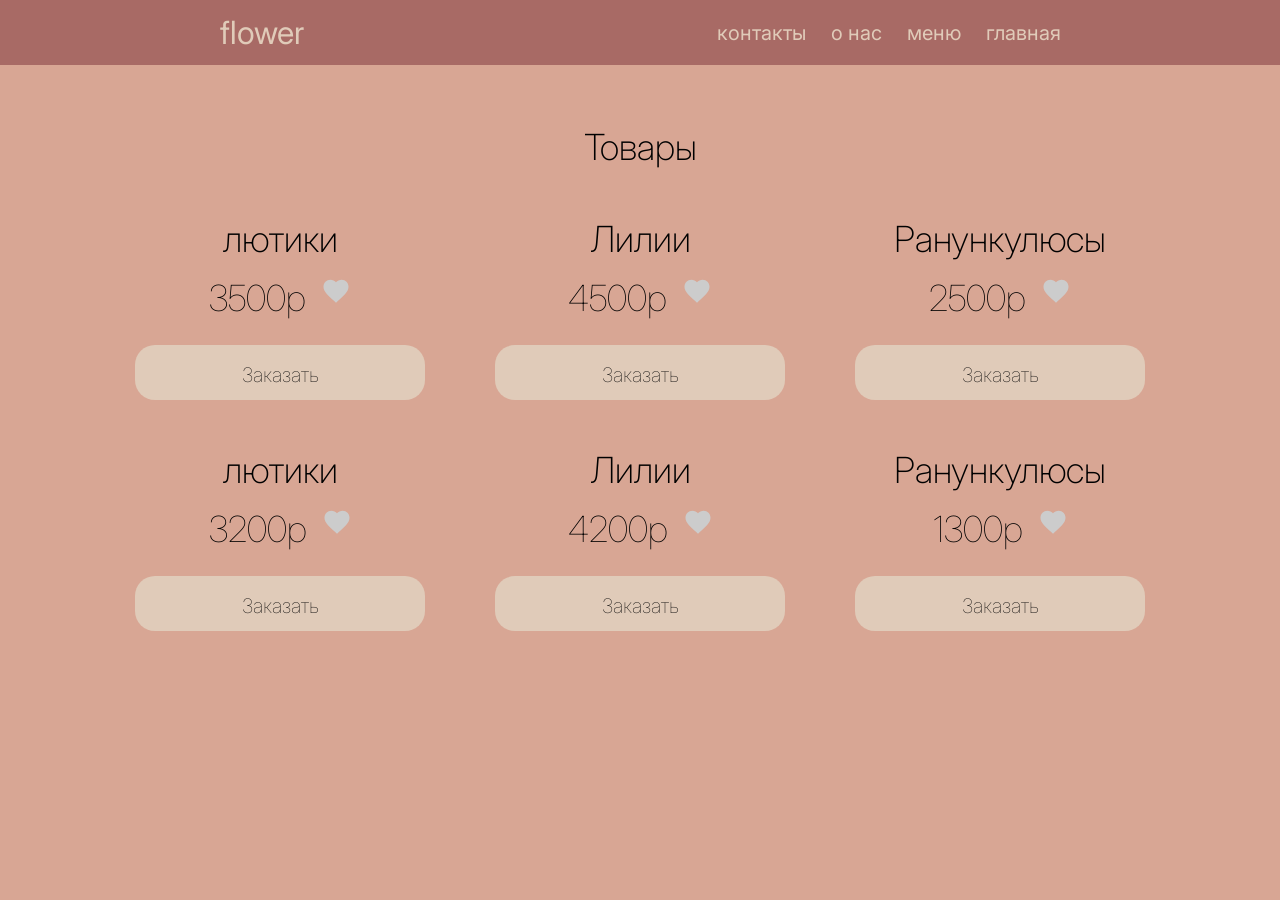
==== index2.html @ 6bafa82c "add" ====
<!DOCTYPE html>
<html lang="en">
<head>
    <meta charset="UTF-8">
    <meta name="viewport" content="width=device-width, initial-scale=1.0">
    <title>Document</title>
    <link rel="stylesheet" href="style.css">
</head>
<body>
     <header>
        <div class="logo">
            flower
        </div>
        <nav>
            <a href="#">контакты</a>
            <a href="#">о нас</a>
             <a href="#">меню</a>
              <a href="#">главная</a>
        </nav>
    </header>

    <h1 >Товары</h1>

   <section class="products">
                
                    <div class="parent">
                          <div class="card1">
                            <img src="img/image 6.png" alt="">
                             <h1 class="name">лютики</h1>
                                <div class="price-like">
                                   
                                    <p>3500р</p>
                <svg class="heart" id="heart" viewBox="0 0 24 24">
                      <path d="M12 21.35l-1.45-1.32C5.4 15.36 2 12.28 2 8.5 
                        2 5.42 4.42 3 7.5 3c1.74 0 3.41 0.81 4.5 2.09 
                        C13.09 3.81 14.76 3 16.5 3 
                        19.58 3 22 5.42 22 8.5 
                        c0 3.78-3.4 6.86-8.55 11.54L12 21.35z"/>
                </svg>
                                </div>
                            <div class="button">Заказать</div>
                        </div>

                           <div class="card1">
                            <img src="img/image 7.png" alt="">
                               <h1 class="name">Лилии</h1>
                            <div class="price-like">
                             
                                <p>4500р</p>
                               <svg class="heart" id="heart" viewBox="0 0 24 24">
                      <path d="M12 21.35l-1.45-1.32C5.4 15.36 2 12.28 2 8.5 
                        2 5.42 4.42 3 7.5 3c1.74 0 3.41 0.81 4.5 2.09 
                        C13.09 3.81 14.76 3 16.5 3 
                        19.58 3 22 5.42 22 8.5 
                        c0 3.78-3.4 6.86-8.55 11.54L12 21.35z"/>
                </svg>
                            </div>
                            
                            
                            <div class="button">Заказать</div>
                        </div>

                           <div class="card1">
                            <img src="img/image 8.png" alt="">
                             <h1 class="name">Ранункулюсы</h1>
                            <div class="price-like">
                               
                                  <p>2500р</p>
                               <svg class="heart" id="heart" viewBox="0 0 24 24">
                      <path d="M12 21.35l-1.45-1.32C5.4 15.36 2 12.28 2 8.5 
                        2 5.42 4.42 3 7.5 3c1.74 0 3.41 0.81 4.5 2.09 
                        C13.09 3.81 14.76 3 16.5 3 
                        19.58 3 22 5.42 22 8.5 
                        c0 3.78-3.4 6.86-8.55 11.54L12 21.35z"/>
                </svg>
                            </div>
                          
                            <div class="button">Заказать</div>
                        </div>
                    </div>
                    
            </section>

            <section class="products">
                
                    <div class="parent">
                          <div class="card1">
                            <img src="img/image 9.png" alt="">
                              <h1 class="name">лютики</h1>
                                <div class="price-like">
                                  
                                    <p>3200р</p>
                <svg class="heart" id="heart" viewBox="0 0 24 24">
                      <path d="M12 21.35l-1.45-1.32C5.4 15.36 2 12.28 2 8.5 
                        2 5.42 4.42 3 7.5 3c1.74 0 3.41 0.81 4.5 2.09 
                        C13.09 3.81 14.76 3 16.5 3 
                        19.58 3 22 5.42 22 8.5 
                        c0 3.78-3.4 6.86-8.55 11.54L12 21.35z"/>
                </svg>
                                </div>
                            <div class="button">Заказать</div>
                        </div>

                           <div class="card1">
                            <img src="img/image 10.png" alt="">
                            <h1 class="name">Лилии</h1>
                            <div class="price-like">
                                
                                <p>4200р</p>
                               <svg class="heart" id="heart" viewBox="0 0 24 24">
                      <path d="M12 21.35l-1.45-1.32C5.4 15.36 2 12.28 2 8.5 
                        2 5.42 4.42 3 7.5 3c1.74 0 3.41 0.81 4.5 2.09 
                        C13.09 3.81 14.76 3 16.5 3 
                        19.58 3 22 5.42 22 8.5 
                        c0 3.78-3.4 6.86-8.55 11.54L12 21.35z"/>
                </svg>
                            </div>
                            
                            
                            <div class="button">Заказать</div>
                        </div>

                           <div class="card1">
                            <img src="img/image 11.png" alt="">
                              <h1 class="name">Ранункулюсы</h1>
                            <div class="price-like">
                              
                                  <p>1300р</p>
                               <svg class="heart" id="heart" viewBox="0 0 24 24">
                      <path d="M12 21.35l-1.45-1.32C5.4 15.36 2 12.28 2 8.5 
                        2 5.42 4.42 3 7.5 3c1.74 0 3.41 0.81 4.5 2.09 
                        C13.09 3.81 14.76 3 16.5 3 
                        19.58 3 22 5.42 22 8.5 
                        c0 3.78-3.4 6.86-8.55 11.54L12 21.35z"/>
                </svg>
                            </div>
                          
                            <div class="button">Заказать</div>
                        </div>
                    </div>
                    
            </section>

            
            <!-- Модальное окно с формой -->
<div id="modal" class="modal">
    <div class="modal-content">
        <span id="closeBtn">&times;</span>
        <h2>Форма заказа</h2>
        <form id="orderForm">
            <label for="name">Имя:</label>
            <input type="text" id="name" name="name" required>

            <label for="phone">Телефон:</label>
            <input type="tel" id="phone" name="phone" required>

            <label for="product">Название товара:</label>
            <input type="text" id="product" name="product" readonly>

            <button type="submit">Отправить</button>
        </form>
    </div>
</div>

          

            <script src="script.js"></script>
</body>
</html>
---- style.css ----
@import url('https://fonts.googleapis.com/css2?family=Inter:ital,opsz,wght@0,14..32,100..900;1,14..32,100..900&display=swap');

*{
    margin: 0;
    padding: 0;
    box-sizing: border-box;
}

body{
    background-color: #D8A694;
    font-family:  "Inter", sans-serif;
}

header{
    display: flex;
    justify-content: space-around;
    align-items: center;
    background-color:#A86A65;
    padding: 13px;

}

.logo{
    color:#E0CBB9;
    font-size: 32px;
}

nav{
    display: flex;
    justify-content: center;
    gap: 25px;
    
}

nav a{
    color: #E0CBB9;
    text-decoration: none;
    font-size: 20px;
}

.hero{
    display: flex;
    justify-content: space-around;
    padding: 30px;
}

.block1{
    width: 550px;
    display: flex;
    flex-direction: column;
    justify-content: center;
    align-items: center;
    gap: 20px;
}

h1{
    font-family:  "Inter", sans-serif;
    font-weight: 200;
    font-size: 36px;
    text-align: center;
    margin-top: 60px;
}

h2{
    font-family: "Inter", sans-serif;
    font-size: 20px;
    margin-top: 30px;
    font-weight: 196;
    text-align: center;
}

.button{
    background-color: #E0CBB9;
    width: 290px;
    height: 55px;
    border-radius: 20px;
    text-align: center;
    font-weight: 100;
    padding-top: 18px;
    font-size: 20px;
    margin-top: 20px;
    
}

.room{
    
    display: flex;
    justify-content: space-around;
    background-color: #E0CBB9;
    gap: 40px;
   padding-top: 40px;
   padding-bottom: 30px;
}

.text-x{
    margin-top: 70px;
}

.text-c{
    font-size: 36px;

}

.card1{
    font-size: 36px;
    font-family:"Inter", sans-serif ;
    display: flex;
    flex-direction: column;
    justify-content: center;
    align-items: center;
    gap: 5px;
    font-weight: 100;
    margin-top: 30px;
}

.parent{
    display: flex;
    justify-content: center;
    gap: 70px;
}

.content1{
    display: flex;
    justify-content: space-around;
    align-items: center;
}

.block2{
    display: flex;
    justify-content: center;
}

.block2 h3{
    font-family:  "Inter", sans-serif;
}

.block p{
    font-size: 30px;
    font-family:"Inter", sans-serif ;
    font-weight: 330;
}

.block h3{
   margin-top: 30px;
   font-family:   "Inter", sans-serif ;
   font-weight: 330;
}

.block2 h3{
    font-size: 25px;
    margin-top: 90px;
   margin-right: 660px;
   font-weight: 330;
   display: flex;
   position: absolute;
  
}

.fll{
   padding-top: 20px;
}
.contact{

background-color:#E0CBB9 ;
padding-bottom: 20px;
}

.footer{
    margin-top: 40px;
    background-color: #A86A65;
    padding: 30px 20px;
}



@media only screen and (max-width: 480px){
    .hero{
        flex-direction: column;
        align-items: center;

    }

    .hero .block1{
        font-size: 25px;
        width: 300px;
    }
    .button{
        display: none;
    }

    .hero img{
        padding: 20px;
        width: 230px;
    }

    header .logo{
      display: none;
    }

    header a{
        font-size: 10px;
        width: 100px;
       display: flex;
       justify-content: center;
     
    }

   
    .room{
        flex-direction: column-reverse;
        align-items: center;
    }

    .room img{
        width: 200px;
    }

    .text-c{
        font-size: 30px;
    }
    
    .parent{
        flex-direction: column;
        align-items: center;
    }

    .card1 img{
        width: 200px;
    }
    
    .content1{
        flex-direction: column-reverse;
        align-items: center;
    }
    .block2 img{
        width: 200px;
    }

    .block{
        font-size: 20px;
    }

  

}

html, body {
  overflow-x: hidden; /* Скрывает горизонтальную прокрутку */
  width: 100%;        /* Убедитесь, что тело не шире экрана */
  margin: 0;
  padding: 0;
}

@media only screen and (max-width: 1000px){
        .hero{
        flex-direction: column;
        align-items: center;

    }

    .hero .block1{
        font-size: 35px;
        width: 300px;
    }
    .button{
        display: none;
    }

    .hero img{
        padding: 20px;
        width: 230px;
    }

    header .logo{
       display: none;
    }

    header a{
        font-size: 25px;
    }
   
    .room{
        flex-direction: column-reverse;
        align-items: center;
    }

    .room img{
        width: 300px;
    }

    .text-c{
        font-size: 34px;
    }
    
    .parent{
        flex-direction: column;
        align-items: center;
    }

    .card1 img{
        width: 300px;
    }
    
    .content1{
        flex-direction: column-reverse;
        align-items: center;
    }
    .block2 img{
        width: 200px;
    }

    .block{
        font-size: 20px;
        padding: 30px;
    }

   .fll{
    padding: 25px;

   }

   .block2{
    display: none;

   }
}

/* === Анимация кнопок === */
.button {
    transition: all 0.3s ease;
    cursor: pointer;
}

.button:hover {
    transform: scale(1.05);
    background-color: #d4b7a6;
    box-shadow: 0 8px 15px rgba(0, 0, 0, 0.2);
}

.card{
    display: flex;
    flex-direction: column;
    align-items: center;
    justify-content: center;
}
/* === Анимация карточек === */
.card1 img {
    transition: transform 0.4s ease;
}

.card1:hover img {
    transform: scale(1.05);
}

.animate-on-scroll {
    opacity: 0;
    transform: translateY(40px);
    transition: all 1s ease;
}

.animate-on-scroll.visible {
    opacity: 1;
    transform: translateY(0);
}

.button a{
    text-decoration: none;
    color: black;
}

.heart{
    width: 50px;
    height: 50px;
    margin: 0 auto 10px;
    cursor: pointer;
    transition: fill 0.3s ease;
}

.heart.red{
    fill: red;
}

.price-like{
    display: flex;
    justify-content: center;
    gap: 15px;
}

/* Стиль для сердечка */
.heart {
    width: 30px;
    height: 30px;
    fill: #ccc; /* Серый цвет по умолчанию */
    transition: fill 0.3s ease;
    cursor: pointer;
}

/* При наведении — красный цвет */
.heart:hover {
    fill: red;
    transform: scale(1.2);
    transition: all 0.3s ease;
}

.heart {
    width: 30px;
    height: 30px;
    fill: #ccc;
    transition: fill 0.3s ease, transform 0.3s ease;
    cursor: pointer;
}

.heart:hover {
    fill: red;
    animation: pulse 0.6s ease-in-out;
}

@keyframes pulse {
    0% {
        transform: scale(1);
    }
    50% {
        transform: scale(1.3);
    }
    100% {
        transform: scale(1);
    }
}

/* Стиль модального окна */
.modal {
    display: none; /* Скрыто по умолчанию */
    position: fixed;
    z-index: 1000;
    left: 0;
    top: 0;
    width: 100%;
    height: 100%;
    overflow: auto;
    background-color: rgba(0,0,0,0.6); /* Черный полупрозрачный фон */
}

.modal-content {
    background-color: #fff;
    margin: 8% auto;
    padding: 25px;
    border-radius: 8px;
    width: 300px;
    position: relative;
    animation: fadeIn ease 0.3s;
}

@keyframes fadeIn {
    from { opacity: 0; }
    to { opacity: 1; }
}

.modal-content h2 {
    text-align: center;
    margin-bottom: 20px;
}

.modal-content label {
    display: block;
    margin-top: 10px;
}

.modal-content input {
    width: 100%;
    padding: 8px;
    margin-top: 5px;
    box-sizing: border-box;
}

.modal-content button {
    margin-top: 15px;
    width: 100%;
    padding: 10px;
    background-color: #A86A65;
    color: white;
    border: none;
    cursor: pointer;
    font-size: 16px;
}

.modal-content button:hover {
    background-color: #A86A65;
}

#closeBtn {
    color: #aaa;
    float: right;
    font-size: 24px;
    font-weight: bold;
    cursor: pointer;
}

#closeBtn:hover,
#closeBtn:focus {
    color: black;
}

.name{
    text-align: center;
    padding: 0;
    margin: 0;
    margin-top: 13px;
}

.price-like{
    margin-top: 10px;
}

@media only screen and (max-width: 1024px){
    .block p{
        font-size: 14px;
    }

    .block2 h2{
 font-size: 10px;
    }
}
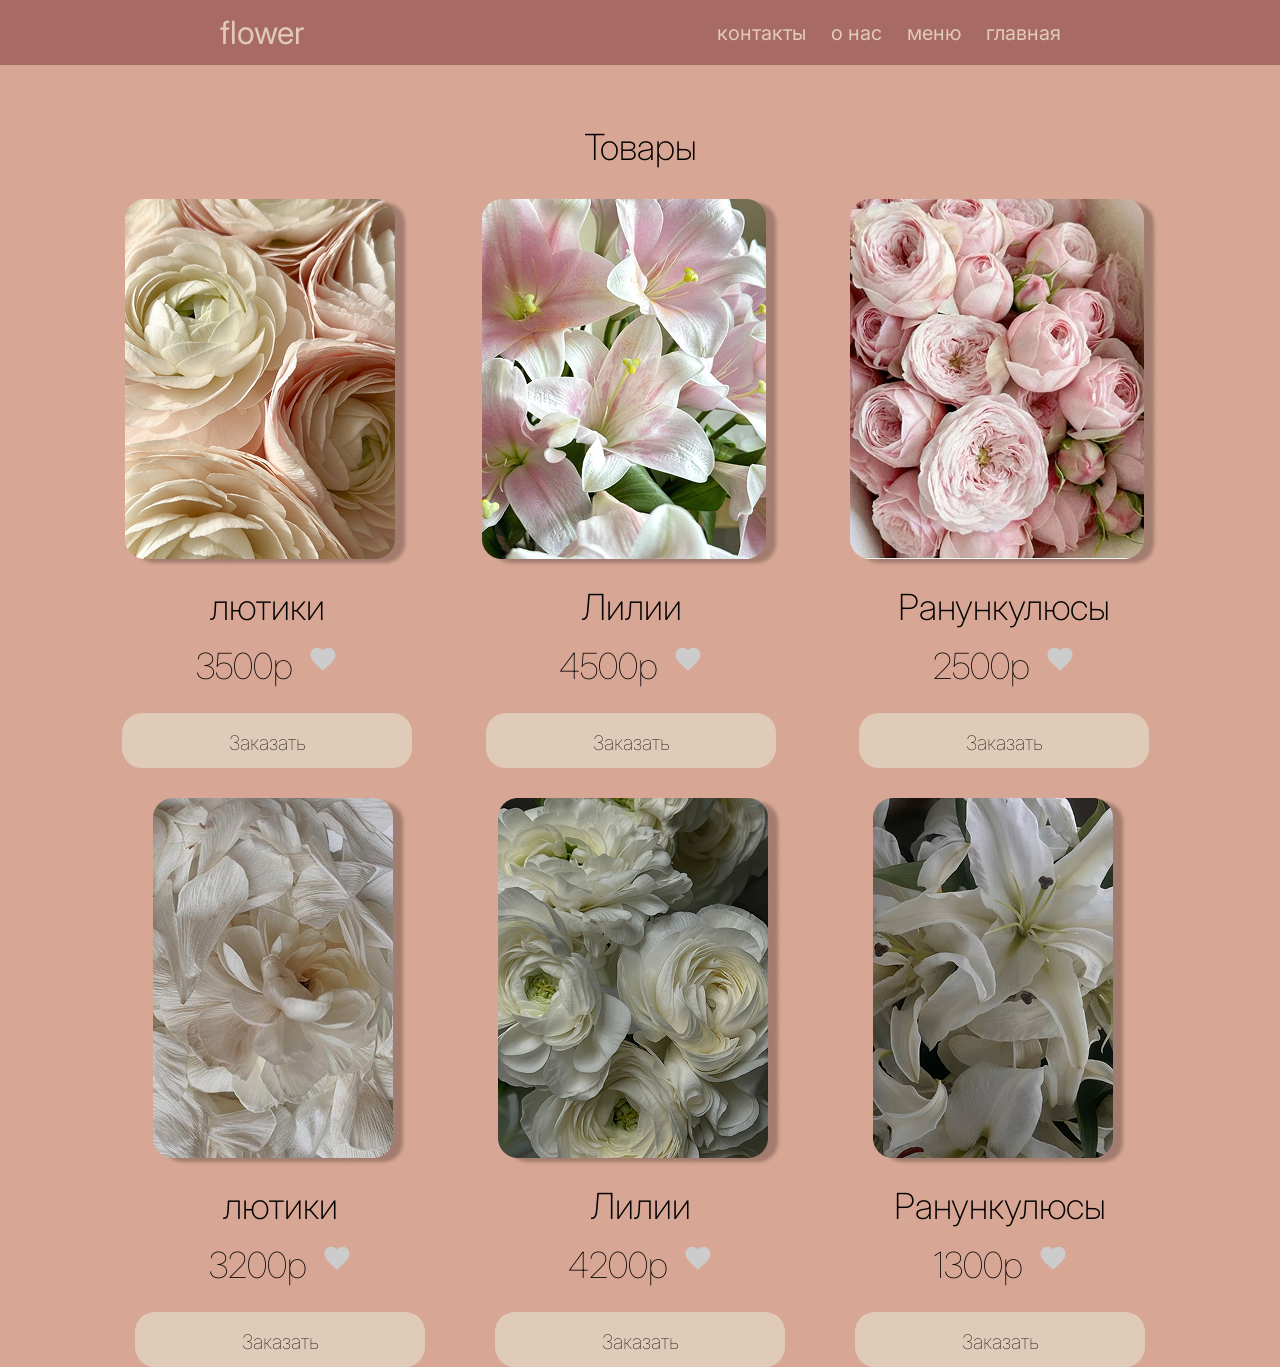
==== commit 4d705a65: "Update image paths in index2.html" ====
--- a/index2.html
+++ b/index2.html
@@ -25,7 +25,7 @@
                 
                     <div class="parent">
                           <div class="card1">
-                            <img src="img/image 6.png" alt="">
+                            <img src="image 6.png" alt="">
                              <h1 class="name">лютики</h1>
                                 <div class="price-like">
                                    
@@ -42,7 +42,7 @@
                         </div>
 
                            <div class="card1">
-                            <img src="img/image 7.png" alt="">
+                            <img src="image 7.png" alt="">
                                <h1 class="name">Лилии</h1>
                             <div class="price-like">
                              
@@ -61,7 +61,7 @@
                         </div>
 
                            <div class="card1">
-                            <img src="img/image 8.png" alt="">
+                            <img src="image 8.png" alt="">
                              <h1 class="name">Ранункулюсы</h1>
                             <div class="price-like">
                                
@@ -85,7 +85,7 @@
                 
                     <div class="parent">
                           <div class="card1">
-                            <img src="img/image 9.png" alt="">
+                            <img src="image 9.png" alt="">
                               <h1 class="name">лютики</h1>
                                 <div class="price-like">
                                   
@@ -102,7 +102,7 @@
                         </div>
 
                            <div class="card1">
-                            <img src="img/image 10.png" alt="">
+                            <img src="image 10.png" alt="">
                             <h1 class="name">Лилии</h1>
                             <div class="price-like">
                                 
@@ -121,7 +121,7 @@
                         </div>
 
                            <div class="card1">
-                            <img src="img/image 11.png" alt="">
+                            <img src="image 11.png" alt="">
                               <h1 class="name">Ранункулюсы</h1>
                             <div class="price-like">
                               
@@ -166,4 +166,4 @@
 
             <script src="script.js"></script>
 </body>
-</html>+</html>
